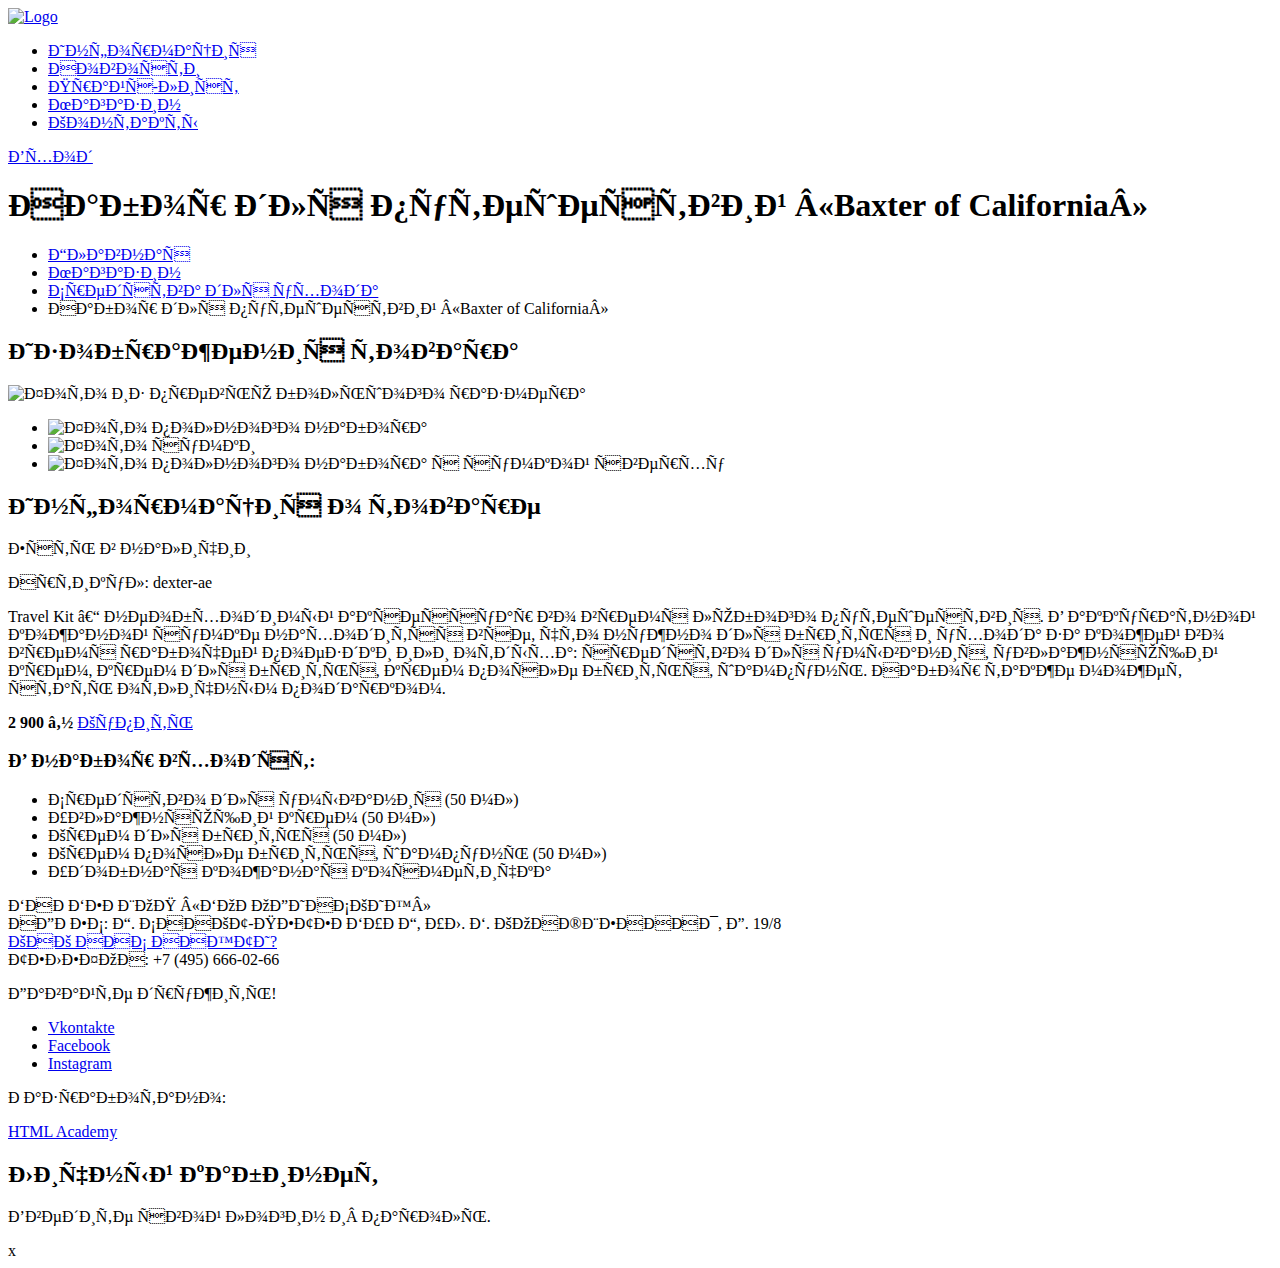
==== catalog-item.html @ e351480a "did catalog-item page" ====
<!DOCTYPE html>
<html>
<head>
  <meta charset="utf=8">
  <title>Barbershop</title>
</head>

<body>
  <header class="main-header">
    <nav class="main-navigation">
      <a class="main-header-logo" href="index.html">
        <img src="img/logo.svg" width="111" height="24" alt="Logo">
      </a>
      <ul class="site-navigation">
        <li><a href="info.html">Информация</a></li>
        <li><a href="news.html">Новости</a></li>
        <li><a href="prices.html">Прайс-лист</a></li>
        <li><a class="site-navigation-current" href="catalog.html">Магазин</a></li>
        <li><a href="contacts.html">Контакты</a></li>
      </ul>
      <a class="login" href="login.html" >Вход</a>
    </nav>
  </header>

  <main class="container">
    <h1 class="page-title">Набор для путешествий «Baxter of California»</h1>

    <ul class="breadcrumbs">
      <li><a href="index.html">Главная</a></li>
      <li><a href="#">Магазин</a></li>
      <li><a href="#">Средства для ухода</a></li>
      <li class="breadcrumbs-current">Набор для путешествий «Baxter of California»</li>
    </ul>

    <section class="product-photos">
      <h2 class="visually-hidden">Изображения товара</h2>
      <img class="product-photo-big" src="img/product-big.ipg" width="460" height="498" alt="Фото из превью большого размера">
      <ul class="product-photo-preview">
        <li><img src="img/product-small-1.jpg" width="140" height="149" alt="Фото полного набора"></li>
        <li><img src="img/product-small-2.jpg" width="140" height="149" alt="Фото сумки"></li>
        <li><img src="img/product-small-3.jpg" width="140" height="149" alt="Фото полного набора с сумкой сверху"></li>
      </ul>
    </section>

    <section class="product-info">
      <h2 class="visually-hidden">Информация о товаре</h2>
      <p class="product-available">Есть в наличии</p>
      <p class="product-article">Артикул: dexter-ae</p>
      <p class="product-description">Travel Kit – необходимый аксессуар во время любого путешествия. В аккуратной кожаной сумке находится все, что нужно для бритья и ухода за кожей во время рабочей поездки или отдыха: средство для умывания, увлажняющий крем, крем для бритья, крем после бритья, шампунь. Набор также может стать отличным подарком.</p>
      <p class="product-price">
        <b>2 900 ₽</b>
        <a href="#" class="button">Купить</a>
      </p>
      <h3>В набор входят:</h3>
      <ul class="product-includes-list">
        <li>Средство для умывания (50 мл)</li>
        <li>Увлажняющий крем (50 мл)</li>
        <li>Крем для бритья (50 мл)</li>
        <li>Крем после бритья, шампунь (50 мл)</li>
        <li>Удобная кожаная косметичка</li>
      </ul>
    </section>
  </main>

  <footer class="main-footer">
    <p class="footer-contacts">
      БАРБЕРШОП «БОРОДИНСКИЙ»<br>
      АДРЕС: Г. САНКТ-ПЕТЕРБУРГ, УЛ. Б. КОНЮШЕННАЯ, Д. 19/8<br>
      <a href="map.html">КАК НАС НАЙТИ?</a><br>
      ТЕЛЕФОН: +7 (495) 666-02-66
    </p>
    <div class="footer-social">
      <p>Давайте дружить!</p>
      <ul>
        <li><a class="social-button" href="vk.com">Vkontakte</a></li>
        <li><a class="social-button" href="facebook.com">Facebook</a></li>
        <li><a  class="social-button" href="instagram.com">Instagram</a></li>
      </ul>
    </div>
    <p class="footer-copyright">
      <p>Разработано:</p>
      <a class="button" href="htmlacademy.ru">HTML Academy</a>
    </p>
  </footer>

  <section class="modal modal-login">
    <h2>Личный кабинет</h2>
    <p>Введите свой логин и пароль.</p>
    <!-- Здесь будет форма -->
    <span class="modal-close">x</span>
  </section>
</body>
</html>
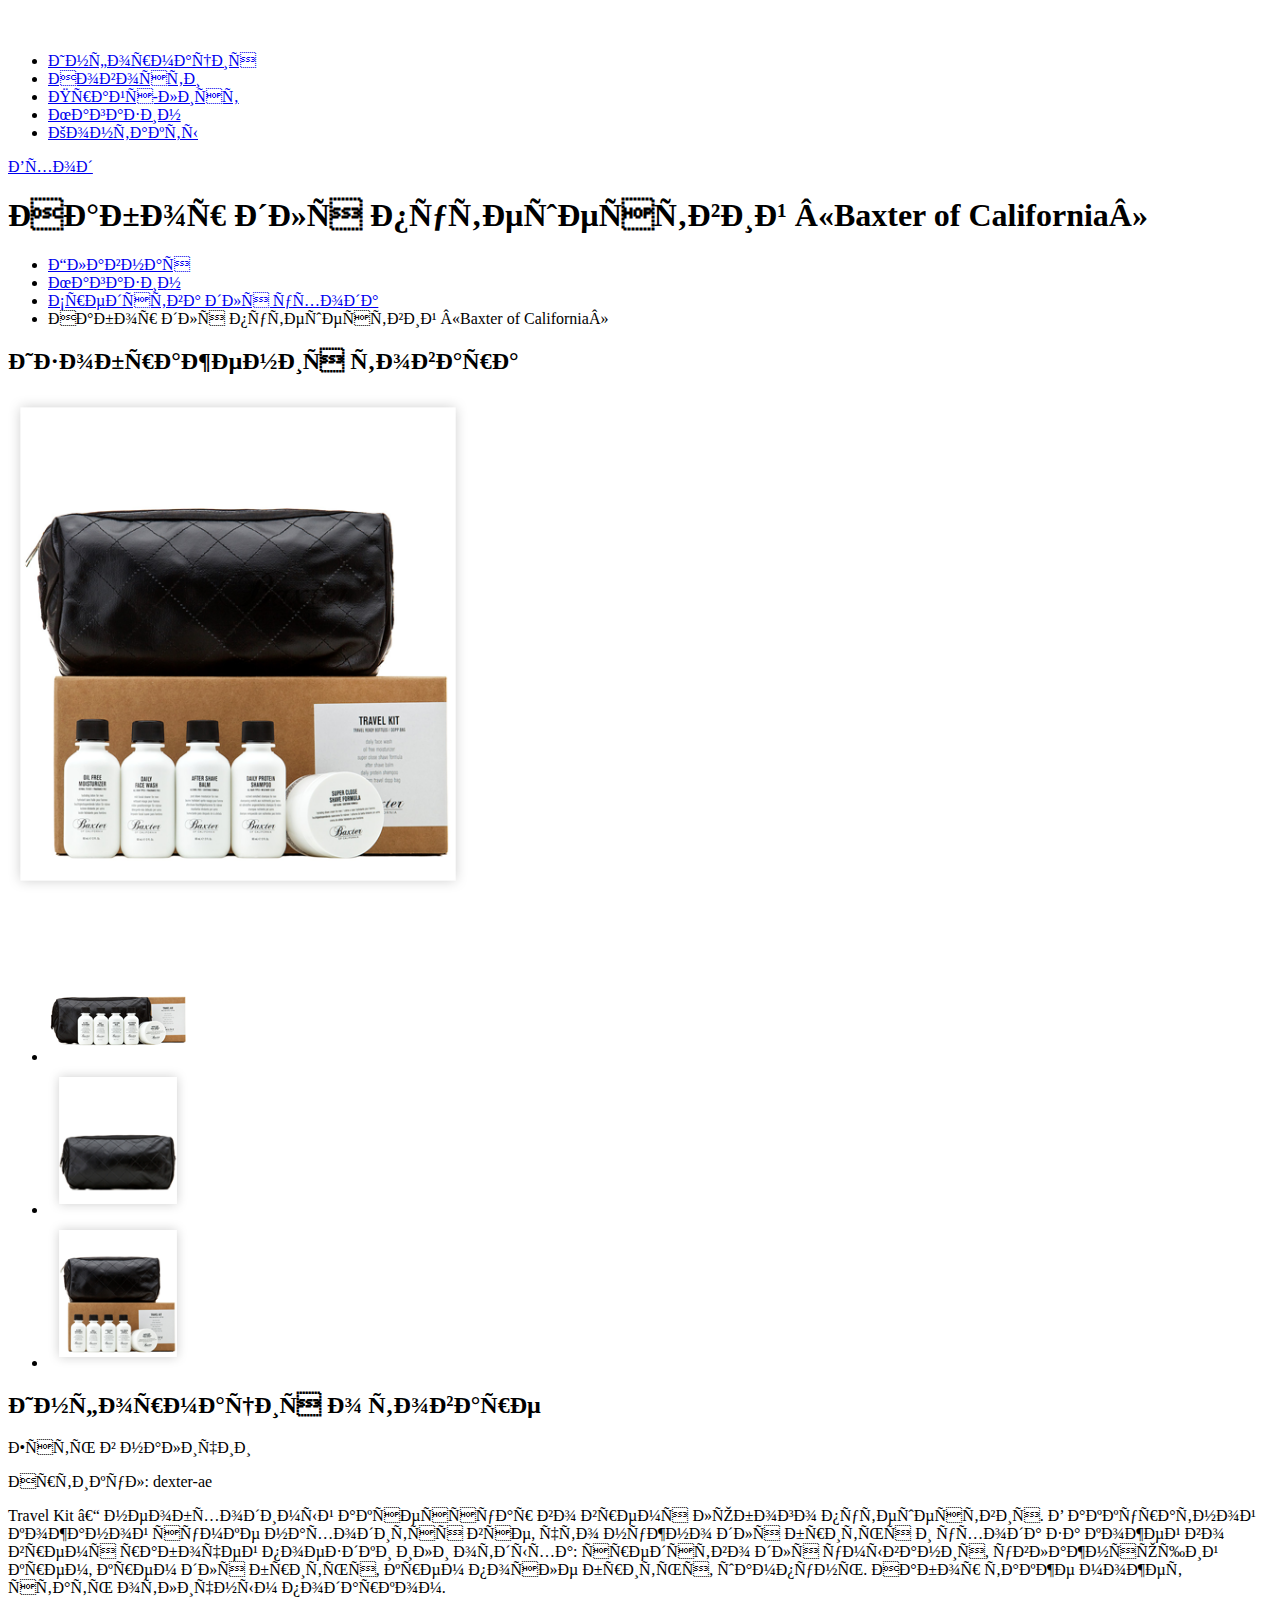
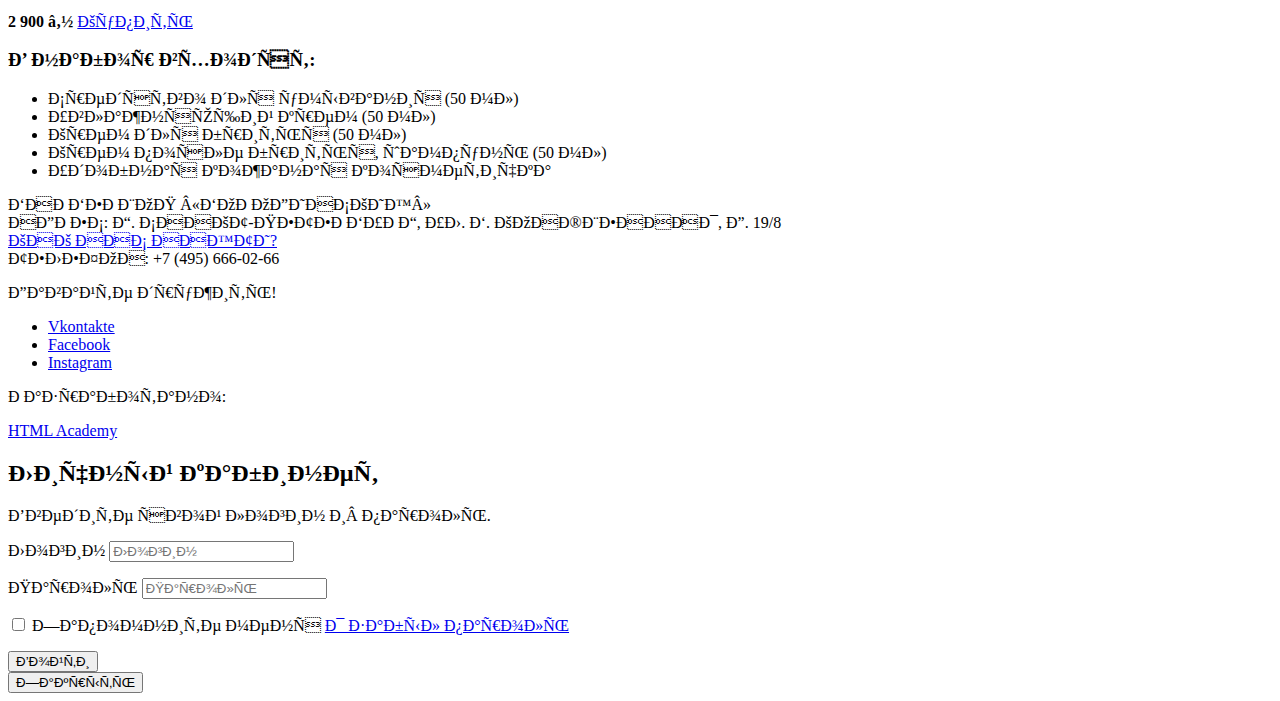
==== commit 3063f442: "added images, styling index page" ====
--- a/catalog-item.html
+++ b/catalog-item.html
@@ -34,11 +34,11 @@
 
     <section class="product-photos">
       <h2 class="visually-hidden">Изображения товара</h2>
-      <img class="product-photo-big" src="img/product-big.ipg" width="460" height="498" alt="Фото из превью большого размера">
+      <img class="product-photo-big" src="img/product-big.png" width="460" height="498" alt="Фото из превью большого размера">
       <ul class="product-photo-preview">
-        <li><img src="img/product-small-1.jpg" width="140" height="149" alt="Фото полного набора"></li>
-        <li><img src="img/product-small-2.jpg" width="140" height="149" alt="Фото сумки"></li>
-        <li><img src="img/product-small-3.jpg" width="140" height="149" alt="Фото полного набора с сумкой сверху"></li>
+        <li><img src="img/product-small-1.png" width="140" height="149" alt="Фото полного набора"></li>
+        <li><img src="img/product-small-2.png" width="140" height="149" alt="Фото сумки"></li>
+        <li><img src="img/product-small-3.png" width="140" height="149" alt="Фото полного набора с сумкой сверху"></li>
       </ul>
     </section>
 
@@ -86,8 +86,26 @@
   <section class="modal modal-login">
     <h2>Личный кабинет</h2>
     <p>Введите свой логин и пароль.</p>
-    <!-- Здесь будет форма -->
-    <span class="modal-close">x</span>
+    <form class="login-form" action="https://echo.htmlacademy.ru" method="post">
+      <p>
+        <label class="visually-hidden" for="user-login">Логин</label>
+        <input class="login-icon-user" id="user-login" type="text" name="login" placeholder="Логин">
+      </p>
+      <p>
+        <label class="visually-hidden" for="user-password">Пароль</label>
+        <input class="login-icon-password" id="user-password" type="password" name="password" placeholder="Пароль">
+      </p>
+      <p class="login-password-info">
+        <label class="login-checkbox">
+          <input class="visually-hidden" type="checkbox" name="remember">
+          <span class="checkbox-idicator"></span>
+          Запомните меня
+        </label>
+        <a href="#" class="restore">Я забыл пароль</a>
+      </p>
+      <button class="modal-close" type="submit">Войти</button>
+    </form>
+    <button class="modal-close" type="button">Закрыть</button>
   </section>
 </body>
 </html>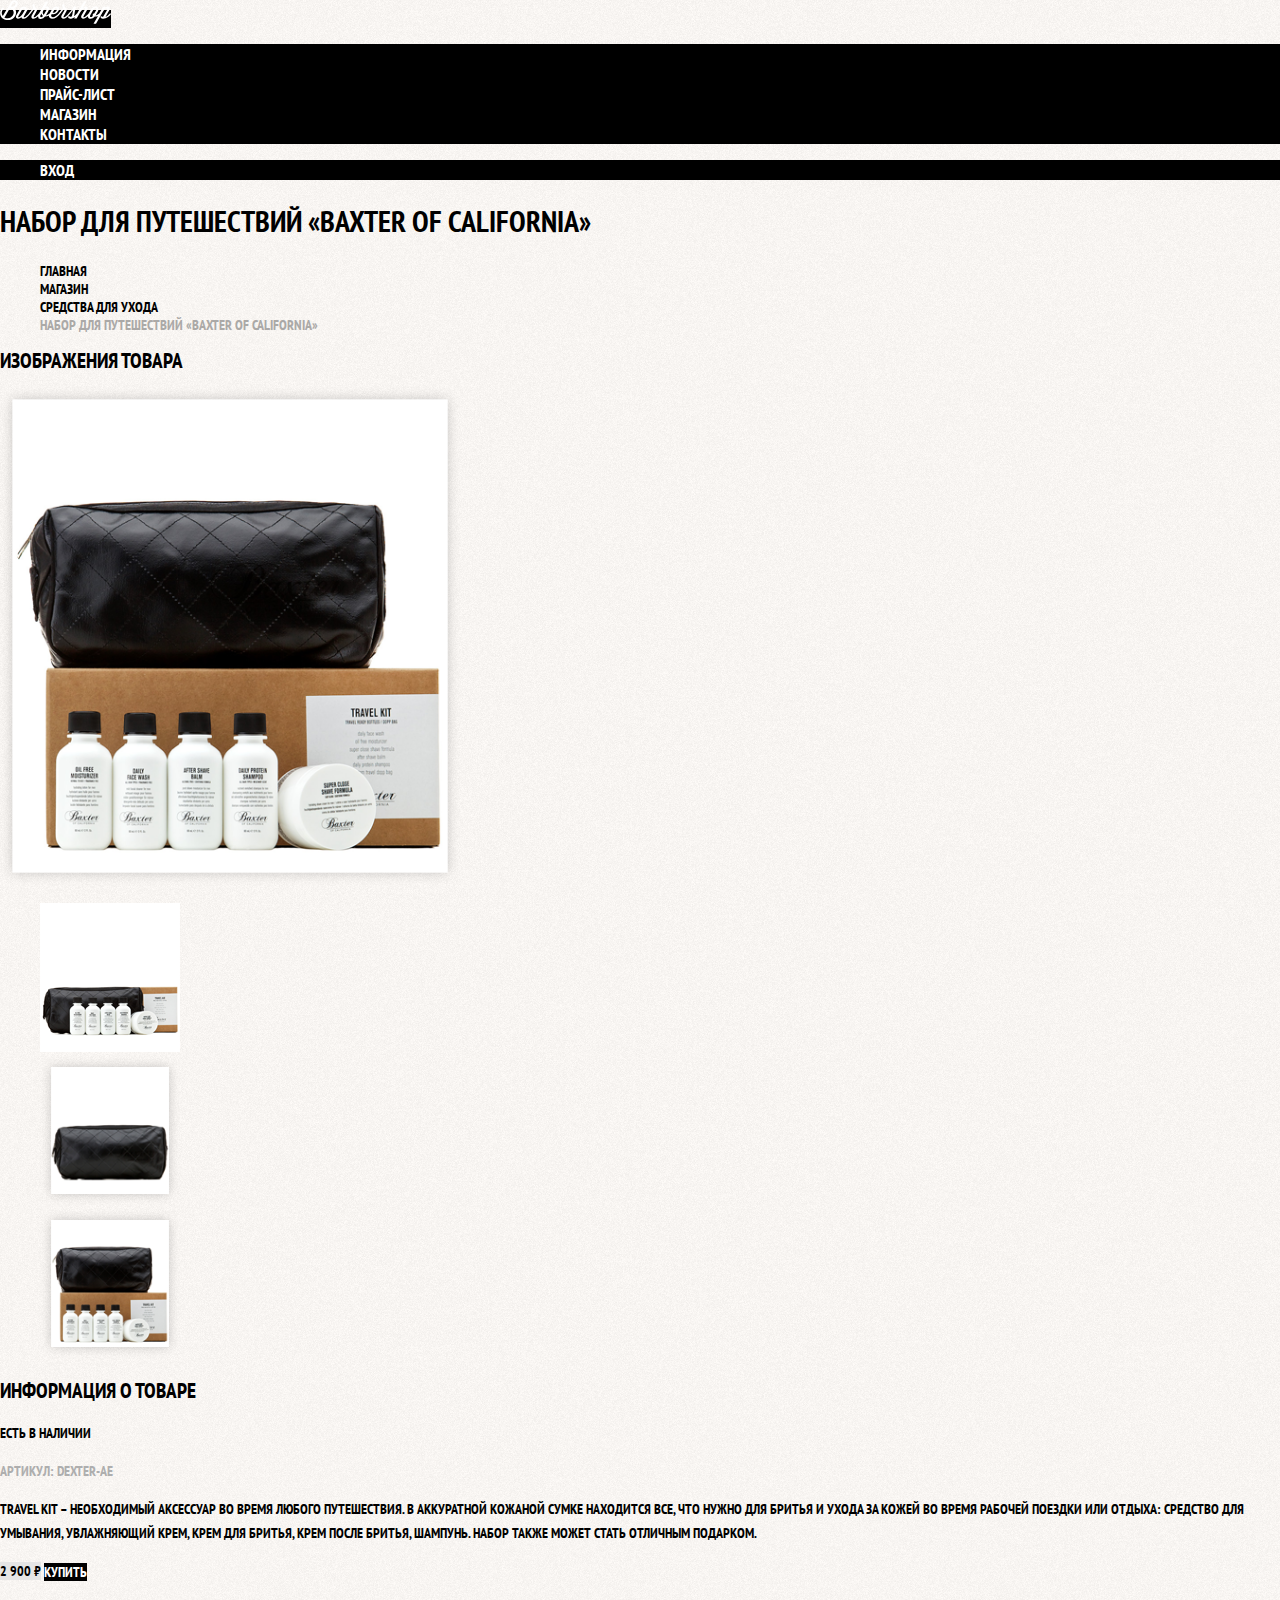
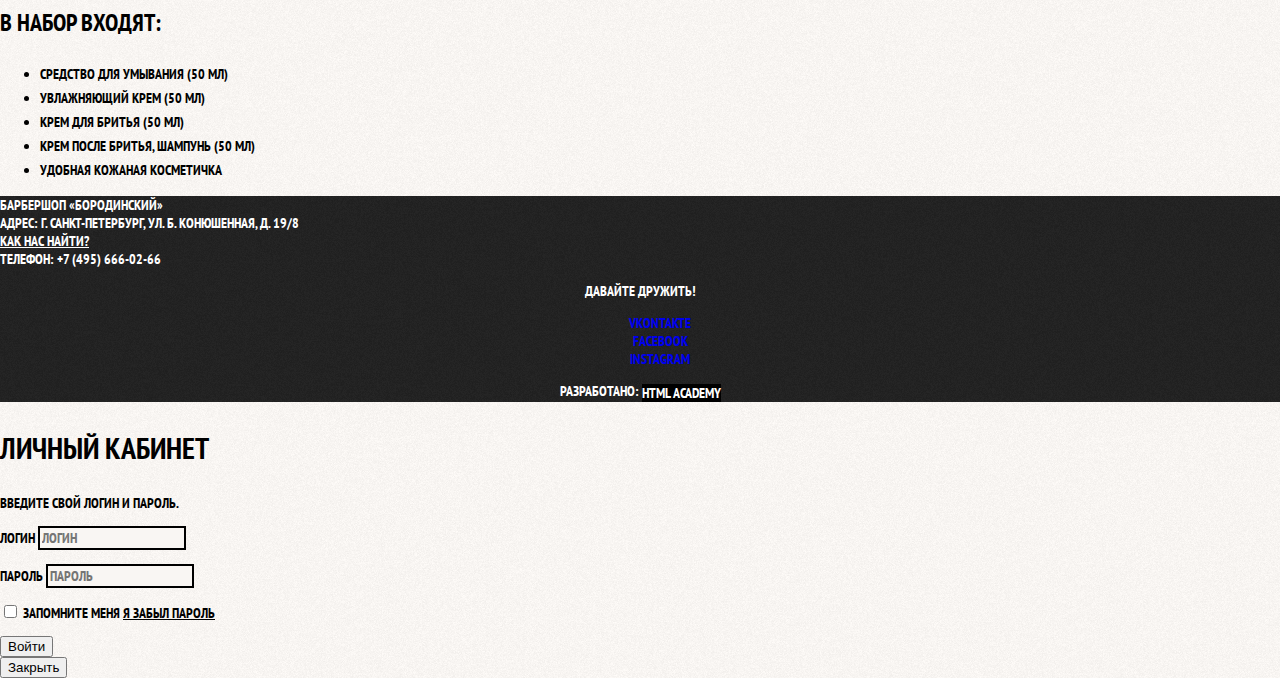
==== commit 65b7a33f: "done: base styles for catalog and catalog-item pages" ====
--- a/catalog-item.html
+++ b/catalog-item.html
@@ -1,14 +1,18 @@
 <!DOCTYPE html>
 <html>
+
 <head>
-  <meta charset="utf=8">
+  <meta charset="utf-8">
   <title>Barbershop</title>
+
+  <link href="https://fonts.googleapis.com/css2?family=PT+Sans+Narrow:wght@400;700&display=swap" rel="stylesheet">
+  <link rel="stylesheet" href="css/style.css">
 </head>
 
-<body>
+<body class="inner-page">
   <header class="main-header">
     <nav class="main-navigation">
-      <a class="main-header-logo" href="index.html">
+      <a class="header-logo" href="index.html">
         <img src="img/logo.svg" width="111" height="24" alt="Logo">
       </a>
       <ul class="site-navigation">
@@ -18,7 +22,11 @@
         <li><a class="site-navigation-current" href="catalog.html">Магазин</a></li>
         <li><a href="contacts.html">Контакты</a></li>
       </ul>
-      <a class="login" href="login.html" >Вход</a>
+      <ul class="user-navigation">
+        <li class="login-link">
+          <a class="login-link" href="login.html">Вход</a>
+        </li>
+      </ul>
     </nav>
   </header>
 
@@ -78,14 +86,14 @@
       </ul>
     </div>
     <p class="footer-copyright">
-      <p>Разработано:</p>
+      <b>Разработано:</b>
       <a class="button" href="htmlacademy.ru">HTML Academy</a>
     </p>
   </footer>
 
   <section class="modal modal-login">
     <h2>Личный кабинет</h2>
-    <p>Введите свой логин и пароль.</p>
+    <p>Введите свой логин и пароль.</p>
     <form class="login-form" action="https://echo.htmlacademy.ru" method="post">
       <p>
         <label class="visually-hidden" for="user-login">Логин</label>
--- a/css/style.css
+++ b/css/style.css
@@ -0,0 +1,320 @@
+body {
+  margin: 0;
+  padding: 0;
+
+  font-family: "PT Sans Narrow", Arial, sans-serif;
+  font-size: 14px;
+  line-height: 24px;
+  font-weight: 700;
+  color: #fff;
+  text-transform: uppercase;
+
+  background-color: #000;
+  background-image: url("../img/index-bg.png");
+  background-position: top center;
+  background-repeat: no-repeat;
+}
+
+.inner-page {
+  line-height: 18px;
+  color: #000;
+
+  background-color: #f8f3f0;
+  background-image: url("../img/bg-light.png");
+  background-repeat: repeat;
+}
+
+a {
+  text-decoration: none;
+}
+
+.button {
+  font: inherit;
+
+  text-align: center;
+  color: #fff;
+  vertical-align: middle;
+  text-transform: uppercase;
+
+  background-color: #000;
+  border: none;
+}
+
+.button:hover,
+.button:focus,
+.button:active {
+  background-color: #663d15;
+}
+
+.site-navigation,
+.user-navigation {
+  font-size: 16px;
+  line-height: 20px;
+  color: #fff;
+
+  background-color: #000;
+}
+
+.site-navigation,
+.user-navigation {
+  list-style: none;
+}
+
+.site-navigation a,
+.user-navigation a {
+  color: #fff;
+}
+
+.site-navigation a:hover,
+.site-navigation a:focus,
+.user-navigation a:hover,
+.user-navigation a:focus {
+  background-color: #242424;
+}
+
+.features-list {
+  list-style: none;
+}
+
+.feature-item {
+  text-align: center;
+}
+
+.feature-item h3 {
+  font-size: 30px;
+  line-height: 42px;
+}
+
+.index-columns {
+  color: #000;
+
+  background-color: #f8f5f2;
+  background-image: url(../img/bg-light.png);
+  background-position: 0 0;
+  background-repeat: repeat;
+}
+
+.index-columns h2 {
+  font-size: 30px;
+  line-height: 42px;
+}
+
+.news-list {
+  list-style: none;
+}
+
+.news-item time {
+  text-transform: none;
+}
+
+.gallery-content {
+  background-color: #ccc;
+  border: 7px solid #fff;
+}
+
+.appointment-form input {
+  font: inherit;
+
+  background-color: transparent;
+  border: 2px solid #000;
+}
+
+/* hover меняет цвет, но focus и active возвращают в черный */
+.appointment-form input:focus,
+.appointment-form input:hover {
+  border-color: #663d15;
+}
+
+.main-footer {
+  color: #fff;
+
+  background-color: #212121;
+  background-image: url("../img/bg-dark.png");
+  background-position: 0 0;
+  background-repeat: repeat;
+}
+
+.footer-contacts a {
+  color: #fff;
+  text-decoration: underline;
+}
+
+.footer-contacts a:hover,
+.footer-contacts a:active {
+  text-decoration: none;
+}
+
+.footer-social {
+  text-align: center;
+}
+
+.footer-social ul {
+  list-style: none;
+}
+
+.footer-copyright {
+  text-align: center;
+}
+
+.footer-copyright .button:hover,
+.footer-copyright .button:focus {
+  color: #000;
+
+  background-color: #fff;
+}
+
+.modal {
+  color: #000;
+
+  background-color: #f8f3f0;
+  background-image: url("../img/bg-light.png");
+  background-position: 0 0;
+  background-repeat: repeat;
+}
+
+.modal h2 {
+  font-size: 30px;
+  line-height: 42px;
+}
+
+.login-form input {
+  font: inherit;
+  color: #000;
+  text-transform: uppercase;
+
+  background-color: #f9f6f3;
+  border: 2px solid #000;
+}
+
+.login-form input:focus,
+.login-form input:hover {
+  border-color: #663d15;
+}
+
+.login-checkbox:hover,
+.login-checkbox:focus {
+  color: #663d15;
+}
+
+.restore {
+  color: #000;
+  text-decoration: underline;
+}
+
+.restore:hover,
+.restore:focus {
+  text-decoration: none;
+}
+
+/* Inner pages */
+
+.header-logo {
+  background-color: #000;
+}
+
+.page-title {
+  font-size: 30px;
+  line-height: 42px;
+}
+
+.breadcrumbs {
+  list-style: none;
+}
+
+.breadcrumbs a {
+  color: #000;
+}
+
+.breadcrumbs a:hover {
+  color: #663d15;
+}
+
+.breadcrumbs-current {
+  color: #aba9a7;
+}
+
+.catalog-item-price b,
+.product-price b {
+  background-color: #e5e5e5;
+}
+
+/* Catalog */
+
+.filter fieldset {
+  border: none;
+}
+
+.filter legend {
+  font-size: 24px;
+  line-height: 30px;
+}
+
+.filter .filter-option {
+  list-style: none;
+}
+
+.filter-option:hover,
+.filter-option:focus {
+  color: #663d15;
+}
+
+.catalog-list {
+  list-style: none;
+}
+
+.catalog-item {
+  background-color: #fff;
+}
+
+.catalog-item h3 {
+  color: #000;
+}
+
+.catalog-item h3:hover,
+.catalog-item h3:focus {
+  color: #663d15;
+}
+
+.pagination-list {
+  list-style: none;
+}
+
+.pagination-item a {
+  color: #fff;
+  background-color: #000;
+}
+
+.pagination-item a:focus,
+.pagination-item a:hover {
+  background-color: #663d15;
+}
+
+.pagination-item-current a {
+  color: #000;
+  background-color: #fff;
+}
+
+.pagination-item-current a:focus,
+.pagination-item-current a:hover {
+  background-color: #fff;
+}
+
+/* Catalog item */
+
+.product-photo-preview {
+  list-style: none;
+}
+
+.product-info {
+  font-size: 14px;
+  line-height: 24px;
+}
+
+.product-info h3 {
+  font-size: 24px;
+  line-height: 30px;
+}
+
+.product-article {
+  color: #aeaeae;
+}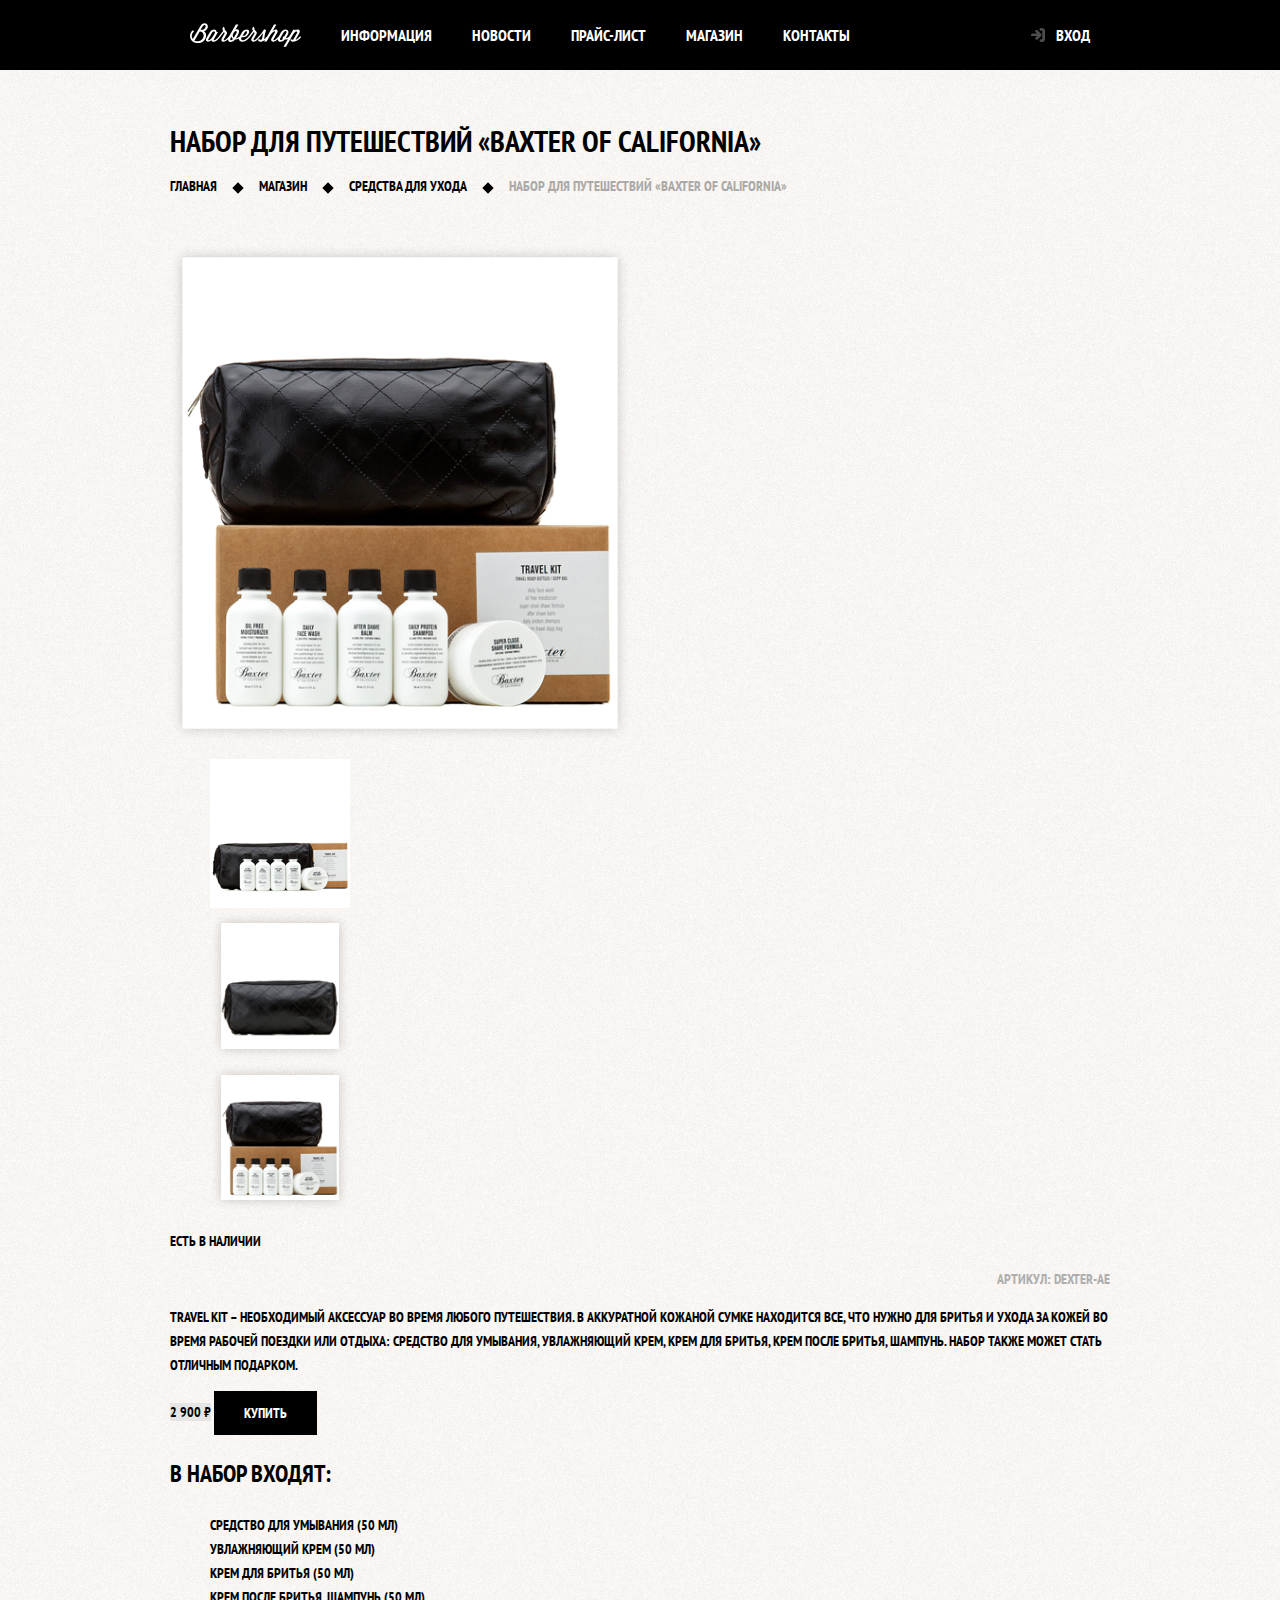
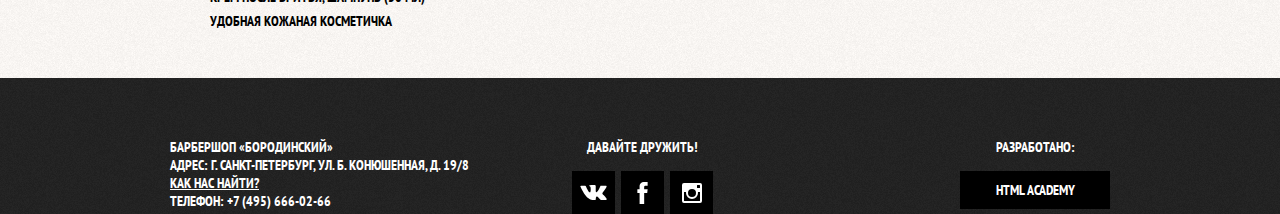
==== commit 4a2c7ce6: "don't remember what i did other than login modal and inner pages" ====
--- a/catalog-item.html
+++ b/catalog-item.html
@@ -23,7 +23,7 @@
         <li><a href="contacts.html">Контакты</a></li>
       </ul>
       <ul class="user-navigation">
-        <li class="login-link">
+        <li>
           <a class="login-link" href="login.html">Вход</a>
         </li>
       </ul>
@@ -71,29 +71,40 @@
   </main>
 
   <footer class="main-footer">
-    <p class="footer-contacts">
-      БАРБЕРШОП «БОРОДИНСКИЙ»<br>
-      АДРЕС: Г. САНКТ-ПЕТЕРБУРГ, УЛ. Б. КОНЮШЕННАЯ, Д. 19/8<br>
-      <a href="map.html">КАК НАС НАЙТИ?</a><br>
-      ТЕЛЕФОН: +7 (495) 666-02-66
-    </p>
-    <div class="footer-social">
-      <p>Давайте дружить!</p>
-      <ul>
-        <li><a class="social-button" href="vk.com">Vkontakte</a></li>
-        <li><a class="social-button" href="facebook.com">Facebook</a></li>
-        <li><a  class="social-button" href="instagram.com">Instagram</a></li>
-      </ul>
+    <div class="container">
+      <p class="footer-contacts">
+        БАРБЕРШОП «БОРОДИНСКИЙ»<br>
+        АДРЕС: Г. САНКТ-ПЕТЕРБУРГ, УЛ. Б. КОНЮШЕННАЯ, Д. 19/8<br>
+        <a href="map.html">КАК НАС НАЙТИ?</a><br>
+        ТЕЛЕФОН: +7 (495) 666-02-66
+      </p>
+      <div class="footer-social">
+        <p>Давайте дружить!</p>
+        <ul>
+          <li><a class="social-button" href="vk.com">
+            <span class="visually-hidden">Vkontakte</span>
+            <svg xmlns="http://www.w3.org/2000/svg" width="27" height="15" viewBox="0 0 26.14 14.91"><path d="M26 13.47l-.09-.17a13.55 13.55 0 0 0-2.6-3q-.87-.83-1.1-1.12A1 1 0 0 1 22 8a10.27 10.27 0 0 1 1.22-1.78l.88-1.16q2.35-3.13 2-4L26 .94a.8.8 0 0 0-.4-.22 2.14 2.14 0 0 0-.87 0h-3.92a.51.51 0 0 0-.27 0h-.3a.6.6 0 0 0-.15.14.93.93 0 0 0-.14.24 22.22 22.22 0 0 1-1.46 3.06q-.5.84-.93 1.46a7 7 0 0 1-.71.91 4.94 4.94 0 0 1-.52.47q-.23.18-.35.15l-.23-.05a.9.9 0 0 1-.31-.33 1.49 1.49 0 0 1-.16-.53V1.6a3.14 3.14 0 0 0 0-.62 2.12 2.12 0 0 0-.14-.44.73.73 0 0 0-.28-.33 1.57 1.57 0 0 0-.46-.18A9 9 0 0 0 12.57 0a8.93 8.93 0 0 0-3.25.33 1.83 1.83 0 0 0-.52.41q-.25.3-.07.33a1.67 1.67 0 0 1 1.16.59l.08.16a2.6 2.6 0 0 1 .19.63 6.32 6.32 0 0 1 .12 1 10.59 10.59 0 0 1 0 1.7q-.07.71-.13 1.1a2.21 2.21 0 0 1-.18.64 2.69 2.69 0 0 1-.16.3l-.07.07a1 1 0 0 1-.37.07.86.86 0 0 1-.46-.19 3.27 3.27 0 0 1-.56-.52 7 7 0 0 1-.66-.93q-.37-.6-.76-1.42l-.22-.39q-.2-.38-.56-1.11t-.62-1.43A.9.9 0 0 0 5.2.9h-.07a.93.93 0 0 0-.22-.16A1.44 1.44 0 0 0 4.6.65L.87.68A1 1 0 0 0 .1.94L0 1a.44.44 0 0 0 0 .22 1.08 1.08 0 0 0 .08.37Q.9 3.53 1.86 5.31t1.66 2.87Q4.23 9.27 5 10.24t1 1.24l.37.41.34.33a8.06 8.06 0 0 0 1 .78 16.34 16.34 0 0 0 1.4.9 7.6 7.6 0 0 0 1.79.72 6.19 6.19 0 0 0 2 .22h1.57a1.08 1.08 0 0 0 .72-.3l.05-.07a.9.9 0 0 0 .1-.25 1.38 1.38 0 0 0 0-.37 4.48 4.48 0 0 1 .09-1.05 2.77 2.77 0 0 1 .23-.71 1.74 1.74 0 0 1 .29-.4 1.19 1.19 0 0 1 .23-.2h.11a.86.86 0 0 1 .77.21 4.52 4.52 0 0 1 .83.79q.39.47.93 1.05a6.41 6.41 0 0 0 1 .87l.27.16a3.31 3.31 0 0 0 .71.3 1.53 1.53 0 0 0 .76.07l3.48-.05a1.58 1.58 0 0 0 .8-.17.68.68 0 0 0 .34-.37 1.06 1.06 0 0 0 0-.46 1.71 1.71 0 0 0-.1-.36z" fill="#fff"/></svg>
+          </a></li>
+          <li><a class="social-button" href="facebook.com">
+            <span class="visually-hidden">Facebook</span>
+            <svg xmlns="http://www.w3.org/2000/svg" width="19" height="22" viewBox="0 0 10.15 21.74"><path d="M3.34 1.12A4.77 4.77 0 0 1 6.53 0h3.61v3.81H7.81a1.07 1.07 0 0 0-1.09.83v2.55h3.42c-.08 1.23-.24 2.45-.41 3.67h-3v10.87H2.21V10.86H0V7.21h2.19V3.66a3.83 3.83 0 0 1 1.15-2.54z" fill="#fff"/></svg>
+          </a></li>
+          <li><a  class="social-button" href="instagram.com">
+            <span class="visually-hidden">Instagram</span>
+            <svg xmlns="http://www.w3.org/2000/svg" width="20" height="20" viewBox="0 0 20 20"><path d="M18 0H2a2 2 0 0 0-2 2v16a2 2 0 0 0 2 2h16a2 2 0 0 0 2-2V2a2 2 0 0 0-2-2zm-8 6a4 4 0 1 1-4 4 4 4 0 0 1 4-4zM2.5 18a.47.47 0 0 1-.5-.5V9h2.1a3.4 3.4 0 0 0-.1 1 6 6 0 1 0 12 0 3.4 3.4 0 0 0-.1-1H18v8.5a.47.47 0 0 1-.5.5zM18 4.5a.47.47 0 0 1-.5.5h-2a.47.47 0 0 1-.5-.5v-2a.47.47 0 0 1 .5-.5h2a.47.47 0 0 1 .5.5z" fill="#fff"/></svg>
+          </a></li>
+        </ul>
+      </div>
+      <p class="footer-copyright">
+        <b>Разработано:</b>
+        <a class="button" href="htmlacademy.ru">HTML Academy</a>
+      </p>
     </div>
-    <p class="footer-copyright">
-      <b>Разработано:</b>
-      <a class="button" href="htmlacademy.ru">HTML Academy</a>
-    </p>
   </footer>
 
   <section class="modal modal-login">
     <h2>Личный кабинет</h2>
-    <p>Введите свой логин и пароль.</p>
+    <p class="modal-description">Введите пожалуйста свой логин и пароль.</p>
     <form class="login-form" action="https://echo.htmlacademy.ru" method="post">
       <p>
         <label class="visually-hidden" for="user-login">Логин</label>
@@ -103,15 +114,15 @@
         <label class="visually-hidden" for="user-password">Пароль</label>
         <input class="login-icon-password" id="user-password" type="password" name="password" placeholder="Пароль">
       </p>
-      <p class="login-password-info">
+      <p class="login-help">
         <label class="login-checkbox">
           <input class="visually-hidden" type="checkbox" name="remember">
-          <span class="checkbox-idicator"></span>
+          <span class="checkbox-indicator"></span>
           Запомните меня
         </label>
         <a href="#" class="restore">Я забыл пароль</a>
       </p>
-      <button class="modal-close" type="submit">Войти</button>
+      <button class="button" type="submit">Войти</button>
     </form>
     <button class="modal-close" type="button">Закрыть</button>
   </section>
--- a/css/style.css
+++ b/css/style.css
@@ -21,6 +21,7 @@
 
   background-color: #f8f3f0;
   background-image: url("../img/bg-light.png");
+  background-position: 0 0;
   background-repeat: repeat;
 }
 
@@ -28,9 +29,35 @@
   text-decoration: none;
 }
 
+img {
+  max-width: 100%;
+  height: auto;
+}
+
+.visually-hidden:not(:focus):not(:active),
+input[type="checkbox"].visually-hidden,
+input[type="radio"].visually-hidden {
+  position: absolute;
+
+  width: 1px;
+  height: 1px;
+  margin: -1px;
+  border: 0;
+  padding: 0;
+
+  white-space: nowrap;
+
+  clip-path: inset(100%);
+  clip: rect(0 0 0 0);
+  overflow: hidden;
+}
+
 .button {
+  display: inline-block;
+  margin-right: 16px;
+  padding: 10px 30px;
+
   font: inherit;
-
   text-align: center;
   color: #fff;
   vertical-align: middle;
@@ -46,8 +73,29 @@
   background-color: #663d15;
 }
 
-.site-navigation,
-.user-navigation {
+.button:disabled {
+  cursor: default;
+  opacity: 0.5;
+  background-color: #000;
+}
+
+.container {
+  width: 940px;
+  margin: 0 auto;
+  padding: 0 10px;
+}
+
+.main-header {
+  display: flex;
+  flex-direction: column;
+  justify-content: center;
+  margin-bottom: 75px;
+}
+
+.main-navigation {
+  width: 100%;
+  margin-bottom: 60px;
+
   font-size: 16px;
   line-height: 20px;
   color: #fff;
@@ -55,13 +103,31 @@
   background-color: #000;
 }
 
+.main-navigation .container {
+  display: flex;
+  justify-content: space-between;
+  align-items: center;
+}
+
+.site-navigation {
+  display: flex;
+  flex-wrap: wrap;
+  width: 620px;
+}
+
 .site-navigation,
 .user-navigation {
+  padding: 0;
+  margin: 0;
   list-style: none;
 }
 
 .site-navigation a,
 .user-navigation a {
+  display: block;
+  padding: 25px 20px;
+
+  vertical-align: middle;
   color: #fff;
 }
 
@@ -72,47 +138,215 @@
   background-color: #242424;
 }
 
+.user-navigation {
+  display: flex;
+  max-width: 140px;
+}
+
+.user-navigation .login-link {
+  position: relative;
+  padding-left: 50px;
+}
+
+.login-link::before {
+  content: "";
+
+  position: absolute;
+  top: 27px;
+  left: 24px;
+
+  width: 16px;
+  height: 18px;
+
+  background-image: url("../img/login.svg");
+  background-repeat: no-repeat;
+  background-position: 0 0;
+
+  opacity: 0.3;
+}
+
+.login-link:hover:before,
+.login-link:focus:before,
+.login-link:active:before {
+  opacity: 1;
+}
+
+.main-header-logo{
+  margin: 0 auto;
+}
+
+.features {
+  margin-bottom: 80px;
+}
+
 .features-list {
+  margin: 0;
+  padding: 0;
+  display: flex;
+  justify-content: space-around;
+  
   list-style: none;
 }
 
 .feature-item {
+  width: 300px;
   text-align: center;
 }
 
 .feature-item h3 {
+  margin: 0;
+  margin-bottom: 60px;
+
+  position: relative;
+
   font-size: 30px;
   line-height: 42px;
 }
 
+.feature-item h3::after {
+  content: "";
+
+  position: absolute;
+  bottom: -30px;
+  left: 50%;
+
+  width: 20px;
+  height: 20px;
+  margin-left: -10px;
+
+  background-color: #fff;
+  
+  transform: rotate(45deg);
+}
+
+.feature-item p {
+  margin: 0;
+}
+
 .index-columns {
+  display: flex;
+  padding: 50px 80px;
+  margin-bottom: 36px;
+  justify-content: space-between;
+
   color: #000;
 
   background-color: #f8f5f2;
-  background-image: url(../img/bg-light.png);
-  background-position: 0 0;
-  background-repeat: repeat;
+  background-image:
+    url(../img/line.png),
+    url(../img/bg-light.png);
+  background-position: center, 0 0;
+  background-repeat: no-repeat, repeat;
 }
 
 .index-columns h2 {
+  margin: 0;
+  margin-bottom: 25px;
+
   font-size: 30px;
   line-height: 42px;
 }
 
+.news {
+  width: 380px;
+}
+
 .news-list {
+  margin: 0;
+  margin-bottom: 25px;
+  padding: 0;
+
   list-style: none;
+}
+
+.news-item p {
+  margin: 0;
+}
+
+.news-item {
+  margin-bottom: 25px;
 }
 
 .news-item time {
   text-transform: none;
 }
 
+.gallery {
+  width: 300px;
+}
+
 .gallery-content {
+  height: 164px;
+  margin: 0;
+  margin-bottom: 38px;
+
   background-color: #ccc;
   border: 7px solid #fff;
 }
 
+.gallery-container {
+  position: relative;
+  height: 260px;
+}
+
+.gallery-button {
+  box-sizing: border-box;
+  position: absolute;
+  bottom: 0;
+
+  width: 140px;
+  margin: 0;
+}
+
+.gallery-button-back {
+  left: 0;
+}
+
+.gallery-button-next {
+  right: 0;
+}
+
+.contacts {
+  width: 380px;
+}
+
+.contacts p {
+  margin: 0;
+  margin-bottom: 25px;
+}
+
+.appointment {
+  width: 300px;
+}
+
+.appointment-info {
+  margin: 0;
+  margin-bottom: 15px;
+}
+
+.appointment-form {
+  display: flex;
+  flex-wrap: wrap;
+  justify-content: space-between;
+}
+
+.appointment-item {
+  width: 140px;
+  margin: 0;
+  margin-bottom: 10px;
+}
+
+.appointment-form label {
+  display: block;
+  margin-bottom: 9px;
+  margin-left: 15px;
+}
+
 .appointment-form input {
+  box-sizing: border-box;
+  width: 140px;
+  padding: 8px 14px;
+
   font: inherit;
 
   background-color: transparent;
@@ -125,7 +359,18 @@
   border-color: #663d15;
 }
 
+.appointment-button {
+  display: block;
+  width: 100%;
+
+  margin-top: 10px;
+  margin-right: 0;
+}
+
 .main-footer {
+  padding: 0;
+  padding-top: 60px;
+  margin-top: 65px;
   color: #fff;
 
   background-color: #212121;
@@ -134,6 +379,17 @@
   background-repeat: repeat;
 }
 
+.main-footer .container {
+  display: flex;
+  align-content: center;
+}
+
+.footer-contacts {
+  width: 320px;
+  margin: 0;
+  margin-right: 80px;
+}
+
 .footer-contacts a {
   color: #fff;
   text-decoration: underline;
@@ -145,15 +401,62 @@
 }
 
 .footer-social {
+  width: 145px;
   text-align: center;
 }
 
 .footer-social ul {
+  display: flex;
+  width: 141px;
+  flex-wrap: wrap;
+  justify-content: space-between;
+  margin: 0 auto;
+  padding: 0;
+
   list-style: none;
 }
 
+.footer-social p {
+  margin: 0;
+  margin-bottom: 15px;
+}
+
+.social-button {
+  display: flex;
+  align-items: center;
+  justify-content: center;
+  width: 43px;
+  height: 43px;
+
+  background-color: #000;
+}
+
+.social-button:hover,
+.social-button:focus {
+  background-color: #fff;
+}
+
+.social-button:hover path,
+.social-button:focus path {
+  fill: #000;
+}
+
 .footer-copyright {
+  width: 150px;
+  margin: 0;
+  margin-left: auto;
+
   text-align: center;
+}
+
+.footer-copyright b {
+  display: block;
+  margin-bottom: 15px;
+}
+
+.footer-copyright .button {
+  display: block;
+  margin-right: 0;
 }
 
 .footer-copyright .button:hover,
@@ -164,20 +467,90 @@
 }
 
 .modal {
+  display: none;
+  position: fixed;
+
   color: #000;
 
   background-color: #f8f3f0;
   background-image: url("../img/bg-light.png");
   background-position: 0 0;
   background-repeat: repeat;
+  box-shadow: 0 30px 50px rgba(0, 0, 0, 0.7);
 }
 
 .modal h2 {
+  margin: 0;
+  margin-bottom: 20px;
+
   font-size: 30px;
   line-height: 42px;
 }
 
-.login-form input {
+.modal-login {
+  top: 120px;
+  left: 50%;
+
+  width: 300 px;
+  margin-left: -230px;
+  padding: 50px 80px;
+}
+
+.modal-close {
+  position: absolute;
+  top: 0;
+  right: -34px;
+
+  width: 22px;
+  height: 22px;
+
+  font-size: 0;
+
+  background-color: transparent;
+  border: 0;
+
+  cursor: pointer;
+}
+
+.modal-close::before,
+.modal-close::after {
+  content: "";
+
+  position: absolute;
+  top: 10px;
+  left: 2px;
+
+  width: 19px;
+  height: 3px;
+
+  background-color: #d0d0d0;
+}
+
+.modal-close::before {
+  transform: rotate(45deg);
+}
+
+.modal-close::after {
+  transform: rotate(-45deg);
+}
+
+.modal-description {
+  margin: 0;
+  margin-bottom: 10px;
+}
+
+.login-form p {
+  margin: 0;
+  margin-bottom: 10px;
+}
+
+.login-form input[type="text"],
+.login-form input[type="password"] {
+  box-sizing: border-box;
+  width: 300px;
+  padding: 10px 15px;
+  padding-right: 40px;
+
   font: inherit;
   color: #000;
   text-transform: uppercase;
@@ -191,11 +564,72 @@
   border-color: #663d15;
 }
 
+.login-icon-user {
+  background-image: url("../img/user.svg");
+  background-position: 270px center;
+  background-repeat: no-repeat;
+}
+
+.login-icon-password {
+  background-image: url("../img/lock.svg");
+  background-position: 270px center;
+  background-repeat: no-repeat;
+}
+
+.login-help {
+  display: flex;
+  justify-content: space-between;
+  flex-wrap: wrap;
+
+  margin: 15px 0;
+}
+
+.login-checkbox {
+  position: relative;
+  
+  padding-left: 30px;
+
+  cursor: pointer;
+}
+
 .login-checkbox:hover,
 .login-checkbox:focus {
   color: #663d15;
 }
 
+.login-checkbox input[type="checkbox"] + .checkbox-indicator {
+  position: absolute;
+  top: 0;
+  left: 0;
+
+  width: 17px;
+  height: 17px;
+
+  border: 2px solid #000;
+}
+
+.login-checkbox input[type="checkbox"]:checked + .checkbox-indicator::before,
+.login-checkbox input[type="checkbox"]:checked + .checkbox-indicator::after {
+  content: "";
+
+  position: absolute;
+  top: 8px;
+  left: 1px;
+
+  width: 15px;
+  height: 2px;
+
+  background-color: #000;
+}
+
+.login-checkbox input[type="checkbox"]:checked + .checkbox-indicator::before {
+  transform: rotate(45deg);
+}
+
+.login-checkbox input[type="checkbox"]:checked + .checkbox-indicator::after {
+  transform: rotate(-45deg);
+}
+
 .restore {
   color: #000;
   text-decoration: underline;
@@ -206,26 +640,93 @@
   text-decoration: none;
 }
 
+.login-form .button {
+  width: 100%;
+  margin-right: 0;
+}
+
 /* Inner pages */
 
-.header-logo {
+.inner-page .main-header {
+  width: 100%;
+  margin-bottom: 50px;
+
   background-color: #000;
 }
 
+.inner-page .main-navigation {
+  display: flex;
+  align-items: flex-start;
+  flex-direction: row;
+
+  width: 940px;
+  margin: 0 auto;
+}
+
+.inner-page .user-navigation {
+  margin-left: auto;
+}
+
+.inner-page .header-logo {
+  padding: 23px 20px;
+  padding-bottom: 0;
+}
+
 .page-title {
+  margin: 0;
+  margin-bottom: 15px;
+
   font-size: 30px;
   line-height: 42px;
 }
 
 .breadcrumbs {
+  display: flex;
+  justify-content: flex-start;
+  flex-wrap: wrap;
+  padding: 0;
+  margin: 0;
+  margin-bottom: 50px;
+
   list-style: none;
+}
+
+.breadcrumbs li {
+  position: relative;
+  margin-right: 42px;
+}
+
+.breadcrumbs li::after {
+  content: "";
+
+  position: absolute;
+  top: 7px;
+  right: -25px;
+
+  width: 8px;
+  height: 8px;
+
+  transform: rotate(45deg);
+
+  background-color: #000;
+}
+
+/* Не обнуляет margin, почему? */
+
+/* .breadcrumbs-current {
+  margin: 0;
+} */
+
+.breadcrumbs li:last-child {
+  margin-right: 0;
 }
 
 .breadcrumbs a {
   color: #000;
 }
 
-.breadcrumbs a:hover {
+.breadcrumbs a:hover,
+.breadcrumbs a:focus {
   color: #663d15;
 }
 
@@ -233,24 +734,71 @@
   color: #aba9a7;
 }
 
+.breadcrumbs-current::after {
+  display: none;
+}
+
+.inner-page .main-footer {
+  margin-top: 45px;
+}
+
 .catalog-item-price b,
 .product-price b {
+  text-align: center;
   background-color: #e5e5e5;
 }
 
 /* Catalog */
 
+.catalog-columns {
+  display: flex;
+  justify-content: space-between;
+}
+
+.filters {
+  width: 180px;
+}
+
 .filter fieldset {
+  margin: 0;
+  margin-bottom: 30px;
+  padding: 0;
   border: none;
 }
 
 .filter legend {
+  padding: 0;
+  margin-bottom: 30px;
+
   font-size: 24px;
   line-height: 30px;
 }
 
-.filter .filter-option {
+.filter ul {
+  margin: 0;
+  padding: 0;
+
   list-style: none;
+  line-height: 18px;
+}
+
+.filter-option {
+  padding-left: 45px;
+  margin-bottom: 20px;
+
+  position: relative;
+}
+
+.filter-option input::before {
+  content: "";
+
+  position: absolute;
+  left: -40px;
+
+  width: 16px;
+  height: 16px;
+
+  border: 2px solid #000;
 }
 
 .filter-option:hover,
@@ -258,16 +806,34 @@
   color: #663d15;
 }
 
+.catalog {
+  width: 700px;
+}
+
 .catalog-list {
+  display: flex;
+  flex-wrap: wrap;
+  justify-content: space-between;
+
+  margin: 0;
+  margin-bottom: 25px;
+  padding: 0;
+  
   list-style: none;
 }
 
 .catalog-item {
-  background-color: #fff;
+  width: 220px;
+  margin-bottom: 20px;
+  
+  background-color: #f8f8f8;
+  box-shadow: 0 0 15px rgba(0, 0, 0, 0.2);
 }
 
 .catalog-item h3 {
+  order: 2;
   color: #000;
+  text-transform: none;
 }
 
 .catalog-item h3:hover,
@@ -276,10 +842,20 @@
 }
 
 .pagination-list {
+  display: flex;
+  justify-content: flex-start;
+  flex-wrap: wrap;
+  margin: 0;
+  padding: 0;
+
   list-style: none;
 }
 
 .pagination-item a {
+  /* display: block; */
+  padding: 15px 20px;
+  margin-right: 10px;
+
   color: #fff;
   background-color: #000;
 }
@@ -315,6 +891,12 @@
   line-height: 30px;
 }
 
+.product-info ul {
+  list-style: none;
+}
+
 .product-article {
+  text-align: right;
   color: #aeaeae;
-}+}
+
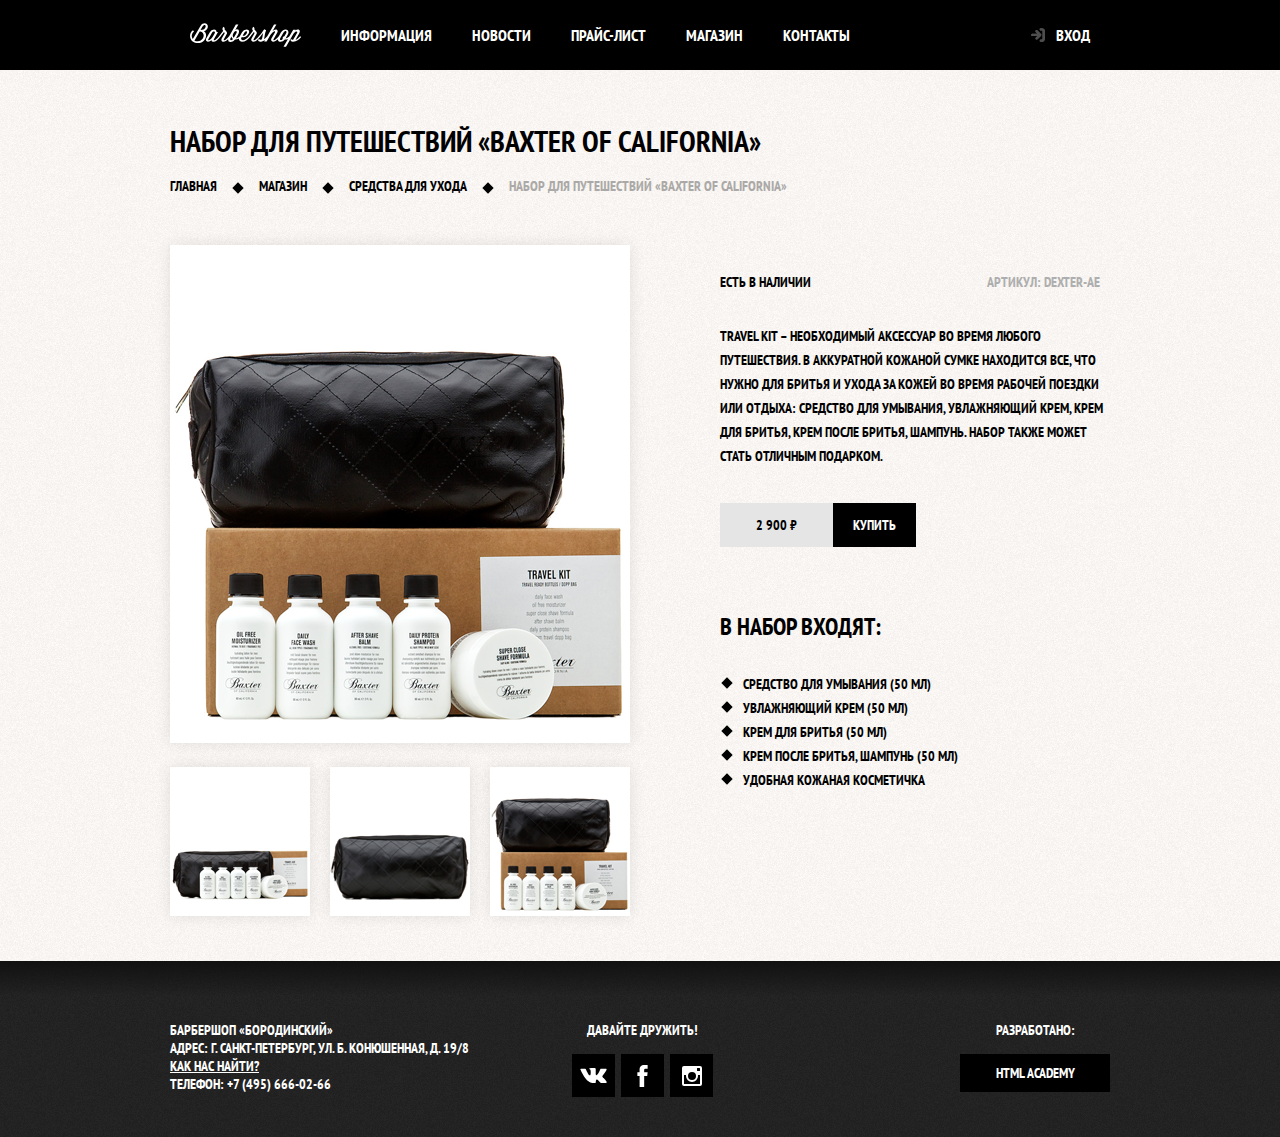
==== commit 8d639f00: "done: catalog-item page" ====
--- a/catalog-item.html
+++ b/catalog-item.html
@@ -40,34 +40,38 @@
       <li class="breadcrumbs-current">Набор для путешествий «Baxter of California»</li>
     </ul>
 
-    <section class="product-photos">
-      <h2 class="visually-hidden">Изображения товара</h2>
-      <img class="product-photo-big" src="img/product-big.png" width="460" height="498" alt="Фото из превью большого размера">
-      <ul class="product-photo-preview">
-        <li><img src="img/product-small-1.png" width="140" height="149" alt="Фото полного набора"></li>
-        <li><img src="img/product-small-2.png" width="140" height="149" alt="Фото сумки"></li>
-        <li><img src="img/product-small-3.png" width="140" height="149" alt="Фото полного набора с сумкой сверху"></li>
-      </ul>
-    </section>
+    <div class="product-columns">
+      <section class="product-photos">
+        <h2 class="visually-hidden">Изображения товара</h2>
+        <img class="product-photo-big" src="img/product-big.png" width="460" height="498" alt="Фото из превью большого размера">
+        <ul class="product-photo-preview">
+          <li><img src="img/product-small-1.png" width="140" height="149" alt="Фото полного набора"></li>
+          <li><img src="img/product-small-2.png" width="140" height="149" alt="Фото сумки"></li>
+          <li><img src="img/product-small-3.png" width="140" height="149" alt="Фото полного набора с сумкой сверху"></li>
+        </ul>
+      </section>
 
-    <section class="product-info">
-      <h2 class="visually-hidden">Информация о товаре</h2>
-      <p class="product-available">Есть в наличии</p>
-      <p class="product-article">Артикул: dexter-ae</p>
-      <p class="product-description">Travel Kit – необходимый аксессуар во время любого путешествия. В аккуратной кожаной сумке находится все, что нужно для бритья и ухода за кожей во время рабочей поездки или отдыха: средство для умывания, увлажняющий крем, крем для бритья, крем после бритья, шампунь. Набор также может стать отличным подарком.</p>
-      <p class="product-price">
-        <b>2 900 ₽</b>
-        <a href="#" class="button">Купить</a>
-      </p>
-      <h3>В набор входят:</h3>
-      <ul class="product-includes-list">
-        <li>Средство для умывания (50 мл)</li>
-        <li>Увлажняющий крем (50 мл)</li>
-        <li>Крем для бритья (50 мл)</li>
-        <li>Крем после бритья, шампунь (50 мл)</li>
-        <li>Удобная кожаная косметичка</li>
-      </ul>
-    </section>
+      <section class="product-info">
+        <h2 class="visually-hidden">Информация о товаре</h2>
+        <div class="info-columns">
+          <p class="product-available">Есть в наличии</p>
+          <p class="product-article">Артикул: dexter-ae</p>
+        </div>
+        <p class="product-description">Travel Kit – необходимый аксессуар во время любого путешествия. В аккуратной кожаной сумке находится все, что нужно для бритья и ухода за кожей во время рабочей поездки или отдыха: средство для умывания, увлажняющий крем, крем для бритья, крем после бритья, шампунь. Набор также может стать отличным подарком.</p>
+        <p class="product-price">
+          <b>2 900 ₽</b>
+          <a href="#" class="button">Купить</a>
+        </p>
+        <h3>В набор входят:</h3>
+        <ul class="product-includes-list">
+          <li>Средство для умывания (50 мл)</li>
+          <li>Увлажняющий крем (50 мл)</li>
+          <li>Крем для бритья (50 мл)</li>
+          <li>Крем после бритья, шампунь (50 мл)</li>
+          <li>Удобная кожаная косметичка</li>
+        </ul>
+      </section>
+    </div>
   </main>
 
   <footer class="main-footer">
--- a/css/style.css
+++ b/css/style.css
@@ -370,6 +370,7 @@
 .main-footer {
   padding: 0;
   padding-top: 60px;
+  padding-bottom: 40px;
   margin-top: 65px;
   color: #fff;
 
@@ -740,12 +741,10 @@
 
 .inner-page .main-footer {
   margin-top: 45px;
-}
-
-.catalog-item-price b,
-.product-price b {
-  text-align: center;
-  background-color: #e5e5e5;
+  
+  background-image:  linear-gradient(#111, transparent 20%), url("../img/bg-dark.png");
+  background-position: 0 0, 0 0;
+  background-repeat: no-repeat, repeat;
 }
 
 /* Catalog */
@@ -785,25 +784,72 @@
 .filter-option {
   padding-left: 45px;
   margin-bottom: 20px;
-
-  position: relative;
-}
-
-.filter-option input::before {
-  content: "";
-
-  position: absolute;
-  left: -40px;
-
-  width: 16px;
-  height: 16px;
-
-  border: 2px solid #000;
 }
 
 .filter-option:hover,
 .filter-option:focus {
   color: #663d15;
+}
+
+.filter-option label {
+  position: relative;
+
+  display: block;
+
+  cursor: pointer;
+  user-select: none;
+}
+
+.filter-input-checkbox + label::before {
+  content: "";
+  position: absolute;
+  left: -42px;
+  top: 0;
+
+  width: 16px;
+  height: 16px;
+
+  border: 2px solid #000;
+}
+
+.filter-input-checkbox:checked + label::after {
+  content: "";
+  position: absolute;
+  left: -38px;
+  top: 4px;
+
+  width: 12px;
+  height: 12px;
+
+  background-image: url("../img/cross.svg");
+  background-repeat: no-repeat;
+  background-position: 0 0;
+}
+
+.filter-input-radio + label::before {
+  content: "";
+  position: absolute;
+  top: 0;
+  left: -42px;
+
+  width: 16px;
+  height: 16px;
+
+  border: 2px solid #000;
+  border-radius: 50%;
+}
+
+.filter-input-radio:checked + label::after {
+  content: "";
+  position: absolute;
+  top: 6px;
+  left: -36px;
+
+  width: 8px;
+  height: 8px;
+
+  background-color: #000;
+  border-radius: 50%;
 }
 
 .catalog {
@@ -827,11 +873,27 @@
   margin-bottom: 20px;
   
   background-color: #f8f8f8;
-  box-shadow: 0 0 15px rgba(0, 0, 0, 0.2);
+  box-shadow: 0 0 15px rgba(0, 0, 0, 0.1);
+}
+
+.catalog-item:hover {
+  box-shadow: 0 0 10px rgba(0, 0, 0, 0.2);
+}
+
+.catalog-item a {
+  display: flex;
+  flex-direction: column;
 }
 
 .catalog-item h3 {
-  order: 2;
+  order: 1;
+  margin-top: 17px;
+  margin-bottom: 12px;
+  margin-left: 16px;
+  margin-right: 15px;
+
+  font-size: 14px;
+  line-height: 18px;
   color: #000;
   text-transform: none;
 }
@@ -841,24 +903,67 @@
   color: #663d15;
 }
 
+.catalog-category {
+  display: block;
+}
+
+.catalog-item-image {
+  width: 220px;
+  height: 165px;
+  margin: 0;
+}
+
+.catalog-item-price {
+  display: flex;
+  margin: 15px;
+  margin-top: 0;
+}
+
+.catalog-item-price b {
+  width: 109px;
+  padding: 12px 25px;
+
+  font-size: 14px;
+  line-height: 20px;
+  text-align: center;
+  background-color: #e5e5e5;
+}
+
+.catalog-item-price .button {
+  width: 78px;
+  padding: 12px 18px;
+  margin-right: 0;
+
+  line-height: 20px;
+}
+
 .pagination-list {
   display: flex;
   justify-content: flex-start;
   flex-wrap: wrap;
+
   margin: 0;
   padding: 0;
 
   list-style: none;
 }
 
+.pagination-item {
+  margin-right: 5px;
+}
+
+.pagination-item:last-child {
+  margin-right: 0;
+}
+
 .pagination-item a {
-  /* display: block; */
+  display: block;
   padding: 15px 20px;
-  margin-right: 10px;
 
   color: #fff;
   background-color: #000;
 }
+
 
 .pagination-item a:focus,
 .pagination-item a:hover {
@@ -877,22 +982,129 @@
 
 /* Catalog item */
 
+.product-columns {
+  display: flex;
+  justify-content: space-between;
+
+}
+
+.product-photos {
+  width: 460px;
+}
+
+.product-photo-big {
+  width: 460px;
+  height: 498px;
+  margin: 0;
+  margin-bottom: 20px;
+
+  box-shadow: 0 0 15px rgba(0, 0, 0, 0.1);
+}
+
 .product-photo-preview {
+  display: flex;
+  flex-wrap: wrap;
+  margin: 0;
+  padding: 0;
+
   list-style: none;
 }
 
+.product-photo-preview li {
+  width: 140px;
+  height: 149px;
+  margin-right: 20px;
+
+  cursor: pointer;
+  box-shadow: 0 0 15px rgba(0, 0, 0, 0.1);
+}
+
+.product-photo-big:hover,
+.product-photo-big:focus,
+.product-photo-preview li:hover,
+.product-photo-preview li:focus {
+  box-shadow: 0 0 15px rgba(0, 0, 0, 0.2);
+}
+
+.product-photo-preview li:nth-child(3n) {
+  margin-right: 0;
+}
+
 .product-info {
+  margin-top: 25px;
+  width: 390px;
+
   font-size: 14px;
   line-height: 24px;
 }
 
+.product-info p {
+  margin: 0;
+}
+
+.product-info .info-columns {
+  display: flex;
+  flex-wrap: wrap;
+  justify-content: space-between;
+  padding-right: 10px;
+  margin-bottom: 30px;
+}
+
+.product-info .product-description {
+  margin-bottom: 35px;
+}
+
+.product-info .product-price {
+  display: flex;
+  margin-bottom: 65px;
+}
+
+.product-price b {
+  padding: 10px 36px;
+
+  background-color: #e5e5e5;
+}
+
+.product-price .button {
+  margin-right: 0;
+  padding: 10px 20px;
+
+  cursor: pointer;
+}
+
 .product-info h3 {
+  margin: 0;
+  margin-bottom: 30px;
+
   font-size: 24px;
   line-height: 30px;
 }
 
 .product-info ul {
+  margin: 0;
+  padding: 0;
+
   list-style: none;
+}
+
+.product-includes-list li{
+  margin-left: 23px;
+
+  position: relative;
+}
+
+.product-includes-list li::before {
+  content: "";
+
+  position: absolute;
+  top: 7px;
+  left: -20px;
+
+  width: 8px;
+  height: 8px;
+  transform: rotate(45deg);
+
+  background-color: #000;
 }
 
 .product-article {
